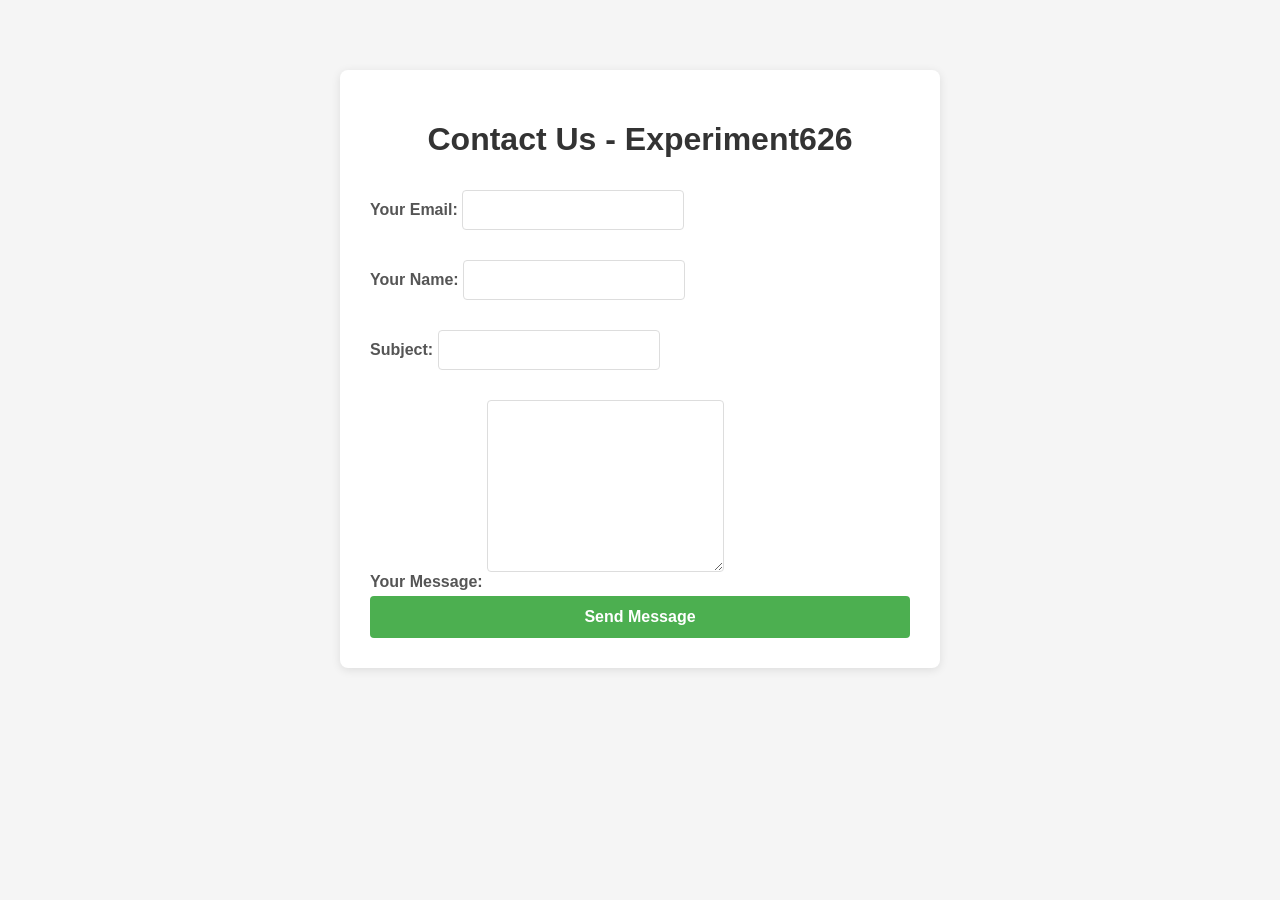
==== index.html @ dd4afa01 "e" ====
<!DOCTYPE html>
<html lang="en">
<head>
    <meta charset="UTF-8">
    <meta name="viewport" content="width=device-width, initial-scale=1.0">
    <title>Experiment626 - Contact Form</title>
    <style>
        body {
            font-family: Arial, sans-serif;
            max-width: 600px;
            margin: 50px auto;
            padding: 20px;
            background-color: #f5f5f5;
        }
        .container {
            background: white;
            padding: 30px;
            border-radius: 8px;
            box-shadow: 0 2px 10px rgba(0,0,0,0.1);
        }
        h1 {
            color: #333;
            text-align: center;
        }
        form {
            display: flex;
            flex-direction: column;
        }
        label {
            margin: 10px 0 5px;
            color: #555;
            font-weight: bold;
        }
        input, textarea {
            padding: 10px;
            margin-bottom: 15px;
            border: 1px solid #ddd;
            border-radius: 4px;
            font-size: 16px;
        }
        textarea {
            height: 150px;
            resize: vertical;
        }
        button {
            background-color: #4CAF50;
            color: white;
            padding: 12px 20px;
            border: none;
            border-radius: 4px;
            cursor: pointer;
            font-size: 16px;
            font-weight: bold;
        }
        button:hover {
            background-color: #45a049;
        }
        .success-message {
            color: #4CAF50;
            text-align: center;
            margin-top: 20px;
            display: none;
        }
    </style>
</head>
<body>
    <div class="container">
        <h1>Contact Us - Experiment626</h1>
        
        <!-- Form with Formspree endpoint -->
        <form
            action="https://formspree.io/f/mpqjgeve"
            method="POST"
            id="contact-form"
        >
            <label>
                Your Email:
                <input type="email" name="email" required>
            </label>
            
            <label>
                Your Name:
                <input type="text" name="name" required>
            </label>
            
            <label>
                Subject:
                <input type="text" name="subject">
            </label>
            
            <label>
                Your Message:
                <textarea name="message" required></textarea>
            </label>
            
            <!-- Optional: Add redirect after submission -->
            <input type="hidden" name="_redirect" value="https://comnsense.github.io/Experiment626/thanks.html">
            
            <!-- Optional: Add custom reply-to -->
            <input type="hidden" name="_replyto" value="email">
            
            <button type="submit">Send Message</button>
        </form>
        
        <div class="success-message" id="success-message">
            Thank you! Your message has been sent successfully.
        </div>
    </div>

    <script>
        // Optional: Handle form submission with JavaScript
        document.getElementById('contact-form').addEventListener('submit', function(e) {
            e.preventDefault();
            const form = e.target;
            
            fetch(form.action, {
                method: form.method,
                body: new FormData(form),
                headers: {
                    'Accept': 'application/json'
                }
            }).then(response => {
                if (response.ok) {
                    form.style.display = 'none';
                    document.getElementById('success-message').style.display = 'block';
                } else {
                    alert('Oops! There was a problem submitting your form');
                }
            }).catch(error => {
                alert('Oops! There was a problem submitting your form');
            });
        });
    </script>
</body>
</html>
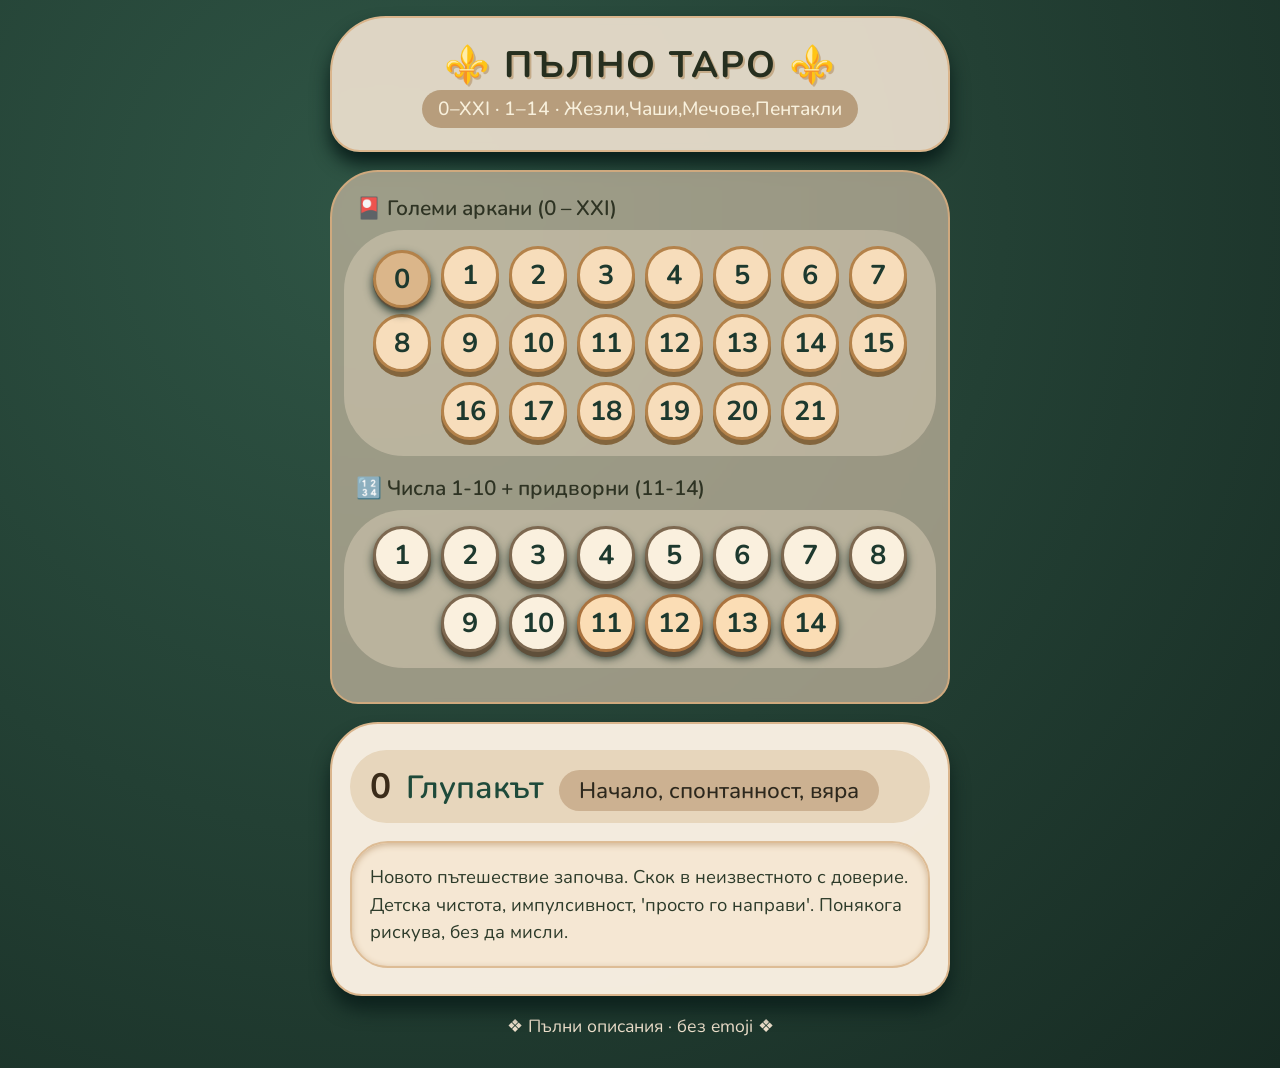
==== commit 83acc80d: "Rename taro-test to index.html" ====
--- a/index.html
+++ b/index.html
@@ -1,135 +1,584 @@
 <!DOCTYPE html>
-<html lang="en">
+<html lang="bg">
 <head>
     <meta charset="UTF-8">
-    <meta name="viewport" content="width=device-width, initial-scale=1.0">
-    <title>Experiment626 - Contact Form</title>
+    <meta name="viewport" content="width=device-width, initial-scale=1.0, maximum-scale=1.0, user-scalable=yes">
+    <title>🔮 Пълно Таро · разширена информация</title>
+    <!-- Google Fonts: Nunito (основен шрифт) -->
+    <link rel="preconnect" href="https://fonts.googleapis.com">
+    <link rel="preconnect" href="https://fonts.gstatic.com" crossorigin>
+    <link href="https://fonts.googleapis.com/css2?family=Nunito:ital,wght@0,400;0,500;0,600;0,700;1,400;1,600&display=swap" rel="stylesheet">
     <style>
+        * {
+            margin: 0;
+            padding: 0;
+            box-sizing: border-box;
+        }
+
         body {
-            font-family: Arial, sans-serif;
-            max-width: 600px;
-            margin: 50px auto;
-            padding: 20px;
-            background-color: #f5f5f5;
-        }
+            background: #1a2f28;
+            background: radial-gradient(circle at 30% 20%, #2f5545, #172b23);
+            font-family: 'Nunito', sans-serif;
+            display: flex;
+            justify-content: center;
+            padding: 16px 10px 30px 10px;
+            min-height: 100vh;
+        }
+
         .container {
-            background: white;
-            padding: 30px;
-            border-radius: 8px;
-            box-shadow: 0 2px 10px rgba(0,0,0,0.1);
-        }
-        h1 {
-            color: #333;
+            max-width: 620px;
+            width: 100%;
+            display: flex;
+            flex-direction: column;
+            gap: 18px;
+        }
+
+        .header {
+            background: #ece0cfed;
+            backdrop-filter: blur(4px);
+            border-radius: 56px 56px 30px 30px;
+            padding: 22px 16px;
             text-align: center;
-        }
-        form {
+            border: 2px solid #dab58c;
+            box-shadow: 0 12px 18px #0a1f1b;
+        }
+
+        .header h1 {
+            font-size: 2.3rem;
+            color: #262f1f;
+            text-shadow: 2px 2px 0 #c4ab89;
+            letter-spacing: 2px;
+            font-weight: 700;
+        }
+
+        .header .sub {
+            background: #b79d7c;
+            border-radius: 36px;
+            padding: 6px 16px;
+            color: #f8f0dc;
+            font-size: 1.2rem;
+            display: inline-block;
+            font-weight: 500;
+        }
+
+        /* обща лента с бутоните – разделена на две части за прегледност */
+        .buttons-section {
+            background: #cfbea7b0;
+            backdrop-filter: blur(3px);
+            border-radius: 48px 48px 28px 28px;
+            padding: 22px 12px 16px 12px;
+            border: 2px solid #cfa97e;
+        }
+
+        .button-group-label {
+            font-size: 1.3rem;
+            font-weight: 600;
+            color: #2e3323;
+            padding-left: 12px;
+            margin-bottom: 8px;
+        }
+
+        .button-grid {
+            display: flex;
+            flex-wrap: wrap;
+            justify-content: center;
+            gap: 10px;
+            margin-bottom: 18px;
+            background: #e9d9c466;
+            border-radius: 60px;
+            padding: 16px 8px;
+        }
+
+        .num-btn {
+            width: 58px;
+            height: 58px;
+            border-radius: 40px;
+            background: #faf0de;
+            border: 3px solid #7d6850;
+            box-shadow: 0 5px 0 #5f4f3a, 0 6px 10px #23362e;
+            font-size: 1.7rem;
+            font-weight: 700;
+            color: #1d392e;
+            cursor: pointer;
+            transition: 0.08s;
+            display: flex;
+            align-items: center;
+            justify-content: center;
+            font-family: 'Nunito', sans-serif;
+            flex-shrink: 0;
+        }
+
+        .num-btn.major { background: #f7ddbb; border-color: #b4824a; box-shadow: 0 5px 0 #83653d; }
+        .num-btn.special { background: #fbddb5; border-color: #aa733f; } /* 11-14 */
+
+        .num-btn.active {
+            background: #dbb68a;
+            transform: translateY(4px);
+            box-shadow: 0 2px 0 #5f4f3a, 0 5px 10px #1e332b;
+        }
+
+        /* информационен панел */
+        .info-panel {
+            background: #fcf3e5f5;
+            backdrop-filter: blur(4px);
+            border-radius: 48px 48px 32px 32px;
+            padding: 26px 18px;
+            border: 2px solid #dab58c;
+            box-shadow: 0 14px 18px #0d221d;
+        }
+
+        .card-header {
+            display: flex;
+            align-items: baseline;
+            flex-wrap: wrap;
+            column-gap: 15px;
+            row-gap: 8px;
+            margin-bottom: 18px;
+            background: #e7d6bc;
+            padding: 12px 20px;
+            border-radius: 40px;
+        }
+
+        .card-number {
+            font-size: 2.2rem;
+            font-weight: 700;
+            color: #3b2c1a;
+        }
+
+        .card-name {
+            font-size: 2.0rem;
+            color: #1e4a3a;
+            font-weight: 600;
+        }
+
+        .keyword {
+            background: #ccb191;
+            border-radius: 30px;
+            padding: 5px 20px;
+            font-size: 1.4rem;
+            color: #2d281d;
+            font-weight: 500;
+        }
+
+        .meaning-box {
+            background: #f5e7d3;
+            border-radius: 38px;
+            padding: 20px 18px;
+            border: 2px solid #ddbc95;
+            font-size: 1.15rem;
+            line-height: 1.5;
+            color: #2d3b2a;
+            box-shadow: inset 0 2px 6px #cfb392;
+            font-weight: 400;
+        }
+
+        .sub-cards {
+            margin-top: 24px;
+        }
+
+        .sub-title {
+            font-size: 1.6rem;
+            background: #b29878;
+            border-radius: 40px;
+            padding: 6px 20px;
+            color: #fef5e3;
+            display: inline-block;
+            margin-bottom: 14px;
+            font-weight: 600;
+        }
+
+        .minor-grid {
             display: flex;
             flex-direction: column;
-        }
-        label {
-            margin: 10px 0 5px;
-            color: #555;
-            font-weight: bold;
-        }
-        input, textarea {
-            padding: 10px;
-            margin-bottom: 15px;
-            border: 1px solid #ddd;
-            border-radius: 4px;
-            font-size: 16px;
-        }
-        textarea {
-            height: 150px;
-            resize: vertical;
-        }
-        button {
-            background-color: #4CAF50;
-            color: white;
-            padding: 12px 20px;
-            border: none;
-            border-radius: 4px;
-            cursor: pointer;
-            font-size: 16px;
-            font-weight: bold;
-        }
-        button:hover {
-            background-color: #45a049;
-        }
-        .success-message {
-            color: #4CAF50;
+            gap: 14px;
+        }
+
+        .minor-item {
+            background: #f7ead7;
+            border-radius: 28px 28px 20px 20px;
+            padding: 14px 18px;
+            border: 1px solid #dbbc99;
+            box-shadow: 0 4px 0 #947e62;
+        }
+
+        .minor-head {
+            display: flex;
+            align-items: baseline;
+            gap: 12px;
+            flex-wrap: wrap;
+            margin-bottom: 8px;
+        }
+
+        .minor-element {
+            font-size: 1.5rem;
+            font-weight: 600;
+            color: #4d3a28;
+        }
+
+        .minor-name {
+            font-size: 1.8rem;
+            font-weight: 600;
+        }
+
+        .minor-desc {
+            font-size: 1.05rem;
+            background: #fcf2df;
+            border-radius: 24px;
+            padding: 12px 16px;
+            border: 1px solid #e1c5a2;
+            font-weight: 400;
+            line-height: 1.5;
+        }
+
+        .wands .minor-name { color: #b6491a; }
+        .cups .minor-name { color: #146b7c; }
+        .swords .minor-name { color: #7a533a; }
+        .pentacles .minor-name { color: #287a48; }
+
+        .footer {
+            color: #eddfcb;
             text-align: center;
-            margin-top: 20px;
-            display: none;
+            font-size: 1.1rem;
+            font-weight: 400;
+        }
+
+        /* разширени описания – допълнителна подредба */
+        .extra-desc {
+            margin-top: 10px;
+            padding-top: 8px;
+            border-top: 1px dashed #b3926e;
+            font-size: 1.05rem;
+        }
+        .extra-desc strong {
+            color: #3b5c48;
+        }
+
+        @media (max-width: 480px) {
+            .num-btn { width: 48px; height: 48px; font-size: 1.4rem; }
+            .card-name { font-size: 1.6rem; }
         }
     </style>
 </head>
 <body>
-    <div class="container">
-        <h1>Contact Us - Experiment626</h1>
-        
-        <!-- Form with Formspree endpoint -->
-        <form
-            action="https://formspree.io/f/mpqjgeve"
-            method="POST"
-            id="contact-form"
-        >
-            <label>
-                Your Email:
-                <input type="email" name="email" required>
-            </label>
-            
-            <label>
-                Your Name:
-                <input type="text" name="name" required>
-            </label>
-            
-            <label>
-                Subject:
-                <input type="text" name="subject">
-            </label>
-            
-            <label>
-                Your Message:
-                <textarea name="message" required></textarea>
-            </label>
-            
-            <!-- Optional: Add redirect after submission -->
-            <input type="hidden" name="_redirect" value="https://comnsense.github.io/Experiment626/thanks.html">
-            
-            <!-- Optional: Add custom reply-to -->
-            <input type="hidden" name="_replyto" value="email">
-            
-            <button type="submit">Send Message</button>
-        </form>
-        
-        <div class="success-message" id="success-message">
-            Thank you! Your message has been sent successfully.
-        </div>
+<div class="container">
+    <div class="header">
+        <h1>⚜️ ПЪЛНО ТАРО ⚜️</h1>
+        <div class="sub">0–XXI · 1–14 · Жезли,Чаши,Мечове,Пентакли</div>
     </div>
 
-    <script>
-        // Optional: Handle form submission with JavaScript
-        document.getElementById('contact-form').addEventListener('submit', function(e) {
-            e.preventDefault();
-            const form = e.target;
-            
-            fetch(form.action, {
-                method: form.method,
-                body: new FormData(form),
-                headers: {
-                    'Accept': 'application/json'
+    <!-- БУТОНИ: две групи за по-лесна ориентация -->
+    <div class="buttons-section">
+        <div class="button-group-label">🎴 Големи аркани (0 – XXI)</div>
+        <div class="button-grid" id="majorGrid"></div>
+        <div class="button-group-label">🔢 Числа 1-10 + придворни (11-14)</div>
+        <div class="button-grid" id="minorGrid"></div>
+    </div>
+
+    <!-- Показване на информацията -->
+    <div class="info-panel" id="infoPanel">
+        <div style="padding: 30px; text-align: center; color: #766045; font-family: 'Nunito', sans-serif;">избери карта от бутоните</div>
+    </div>
+    <div class="footer">❖ Пълни описания · без emoji ❖</div>
+</div>
+
+<script>
+    (function() {
+        // ---------- ГОЛЕМИ АРКАНИ (0-21) с разширено значение ----------
+        const majorData = {
+            0: { name: "Глупакът", keyword: "Начало, спонтанност, вяра", 
+                 meaning: "Новото пътешествие започва. Скок в неизвестното с доверие. Детска чистота, импулсивност, 'просто го направи'. Понякога рискува, без да мисли." },
+            1: { name: "Магьосникът", keyword: "Воля, умение, манифестация", 
+                 meaning: "Имаш всички инструменти, от които се нуждаеш. Фокус, концентрация, действие. Твоята воля превръща идеите в реалност. Време е да действаш!" },
+            2: { name: "Върховната жрица", keyword: "Интуиция, тайна, вътрешен глас", 
+                 meaning: "Мълчание, слушане на вътрешния глас. Тайните, които все още не са разкрити. Довери се на сънищата и интуицията си. Не всичко може да се обясни с думи." },
+            3: { name: "Императрицата", keyword: "Изобилие, майчинство, природа", 
+                 meaning: "Творчество, плодородие, разцъфтяване. Природата дава своите плодове. Грижа, красота, сетивни удоволствия. Бременност (буквална или метафорична)." },
+            4: { name: "Императорът", keyword: "Власт, структура, ред", 
+                 meaning: "Граници, правила, стабилност. Бащата, който слага ред. Изграждане на основи, защита на територията. Логика и контрол." },
+            5: { name: "Йерофантът", keyword: "Традиция, духовен учител, принадлежност", 
+                 meaning: "Следване на правилата, принадлежност към група. Брак, институции, религия. Търсене на мъдрост от традицията или духовен наставник." },
+            6: { name: "Влюбените", keyword: "Избор, връзка, сърдечен път", 
+                 meaning: "Труден избор, често между сърцето и ума. Връзка, която ни учи на нещо важно. Хармония, но и изпитание – какво наистина избираш?" },
+            7: { name: "Колесницата", keyword: "Победа, воля, контрол", 
+                 meaning: "Триумф след усилие. Управление на противоположни сили. Трябва да държиш здраво юздите, за да не се разпилееш. Успех чрез дисциплина." },
+            8: { name: "Силата", keyword: "Вътрешна сила, смелост, търпение", 
+                 meaning: "Не физическа, а духовна сила. Опитомяване на вътрешните демони с любов и търпение. Смелост да бъдеш нежен в трудна ситуация." },
+            9: { name: "Отшелникът", keyword: "Самота, търсене, вътрешен светилник", 
+                 meaning: "Нужда от уединение, за да намериш себе си. Вглъбяване, търсене на истината. Светлина в тъмнината – време за размисъл преди следващата стъпка." },
+            10: { name: "Колелото на съдбата", keyword: "Промяна, цикъл, съдба", 
+                  meaning: "Животът се върти. Каквото е било горе, слиза долу. Неочакван обрат, съдбовна среща. Приемане, че не всичко зависи от нас." },
+            11: { name: "Справедливост", keyword: "Истина, баланс, последствия", 
+                  meaning: "Причина и следствие. Каквото посееш, ще пожънеш. Вземане на отговорно решение. Кармична равносметка. Понякога – съдебно дело." },
+            12: { name: "Обесеният", keyword: "Предаване, нова гледна точка, изчакване", 
+                  meaning: "Спрял си, за да видиш света от друг ъгъл. Доброволно спиране, жертва, за да получиш прозрение. 'Не мога да продължа по старому.'" },
+            13: { name: "Смърт", keyword: "Край, трансформация, освобождаване", 
+                  meaning: "Не е буквална смърт! Край на стар цикъл, за да започне нов. Нещо трябва да умре в нас, за да се роди отново. Освобождаване от старото." },
+            14: { name: "Умереност", keyword: "Баланс, търпение, хармония", 
+                  meaning: "Златната среда. Изкуството да смесваш противоположностите. Време за лечение, за бавене, за хармония. Нито твърде много, нито твърде малко." },
+            15: { name: "Дяволът", keyword: "Привързаност, зависимост, материалното", 
+                  meaning: "Попадаш в капана на илюзията. Материални желания, зависимости, страхове, които те държат в плен. Важно е да разпознаеш веригите, за да се освободиш." },
+            16: { name: "Кулата", keyword: "Внезапен срив, разрушаване, освобождение", 
+                  meaning: "Всичко, което е било изградено на лъжлива основа, рухва. Болезнено, но необходимо. Истината прогърмява като гръм и освобождава. Ново начало след края." },
+            17: { name: "Звездата", keyword: "Надежда, вдъхновение, изцеление", 
+                  meaning: "След бурята идва мир. Вяра в бъдещето, оптимизъм, духовна светлина. Време за мечти, за изцеление на раните, за свързване с Вселената." },
+            18: { name: "Луната", keyword: "Илюзия, страх, подсъзнание", 
+                  meaning: "Нощта на душата. Несигурност, объркване, страхове изплуват от подсъзнанието. Не всичко е, както изглежда. Довери се на интуицията си в тъмното." },
+            19: { name: "Слънцето", keyword: "Радост, успех, яснота", 
+                  meaning: "Светлина след мрака. Топлина, щастие, жизненост. Детска радост, успех, признание. Всичко е наред – наслаждавай се на момента!" },
+            20: { name: "Съд", keyword: "Пробуждане, прошка, призвание", 
+                  meaning: "Чуваш вътрешния си зов. Време е да станеш, да се събудиш за истинската си същност. Край на стар цикъл, прошка, възкресение." },
+            21: { name: "Светът", keyword: "Завършване, цялостност, хармония", 
+                  meaning: "Краят на пътешествието. Ти си завършил цикъла, постигнал си целта. Чувство за пълнота, единение със света. Успех, пътуване, нова степен на съзнание." }
+        };
+
+        // ---------- МАЛКИ АРКАНИ (1-14) с разширена информация ----------
+        const minorData = {
+            // ---- ЖЕЗЛИ (1-10) и придворни ----
+            101: { suit: "wands", number: 1, name: "Асо Жезли", nick: "Искрата", 
+                   desc: "Вдъхновение, нов старт, творчески импулс, страст, потенциал, енергия. Нова идея те удря като гръм – знаеш точно какво искаш. Действай веднага!" },
+            102: { suit: "wands", number: 2, name: "Двойка Жезли", nick: "Гледната точка", 
+                   desc: "Планиране, гледане напред, избор, смелост. Стигнал си до момент на избор – трябва да решиш накъде. Бъди смел – светът е голям." },
+            103: { suit: "wands", number: 3, name: "Тройка Жезли", nick: "Първите плодове", 
+                   desc: "Успех след усилие, разширяване, сътрудничество. Първите резултати от труда ти започват да се виждат. Продължавай в същата посока." },
+            104: { suit: "wands", number: 4, name: "Четворка Жезли", nick: "Празникът", 
+                   desc: "Празник, завръщане у дома, хармония, стабилност. Постигнал си цел и сега празнуваш. Сподели радостта с близките си." },
+            105: { suit: "wands", number: 5, name: "Петица Жезли", nick: "Битката", 
+                   desc: "Конкуренция, спорове, борба за надмощие. Конфликт на работното място или в семейството. Избери си битките – не всяка битка си струва." },
+            106: { suit: "wands", number: 6, name: "Шестица Жезли", nick: "Победата", 
+                   desc: "Победа, признание, успех, добри новини. Постигаш успех, който всички виждат. Приеми признанието с благодарност." },
+            107: { suit: "wands", number: 7, name: "Седмица Жезли", nick: "Защитата", 
+                   desc: "Защита на позициите, съпротива, смелост. Чувстваш се нападнат – трябва да защитиш това, което си построил. Не се предавай." },
+            108: { suit: "wands", number: 8, name: "Осмица Жезли", nick: "Бързината", 
+                   desc: "Бързо действие, движение напред, новини. Всичко започва да се случва едновременно и бързо. Хвани вълната!" },
+            109: { suit: "wands", number: 9, name: "Деветка Жезли", nick: "Последната битка", 
+                   desc: "Устойчивост, защита, последна битка. Почти си стигнал до края, но има още една битка. Дръж се – остава съвсем малко." },
+            110: { suit: "wands", number: 10, name: "Десетка Жезли", nick: "Товарът", 
+                   desc: "Тежест на отговорностите, бреме, поемане на прекалено много. Носиш прекалено много на гърба си. Време е да оставиш част от товара." },
+            111: { suit: "wands", number: 11, name: "Паж Жезли", nick: "Изследователят", 
+                   desc: "Енергичен, любопитен, стартиращ нов проект. Носи добри новини за работа или приключения. Бъди смел да пробваш нови неща." },
+            112: { suit: "wands", number: 12, name: "Рицар Жезли", nick: "Бунтарят", 
+                   desc: "Страстен, импулсивен, харизматичен. Препуска към целта с пълна скорост. Действай сега! Няма време за чакане." },
+            113: { suit: "wands", number: 13, name: "Кралица Жезли", nick: "Вдъхновителката", 
+                   desc: "Уверена, независима, топла, харизматична. Привлича хората с енергията си. Води със сърце, не само с ум." },
+            114: { suit: "wands", number: 14, name: "Крал Жезли", nick: "Предприемачът", 
+                   desc: "Лидер, визионер, вдъхновяващ другите. Взел е нещата в свои ръце. Поеми отговорност за живота си." },
+
+            // ---- ЧАШИ (201-214) ----
+            201: { suit: "cups", number: 1, name: "Асо Чаши", nick: "Любовта", 
+                   desc: "Преливаща любов, ново чувство, духовна пълнота. Сърцето ти се отваря – готов си да обичаш. Отвори се за любов." },
+            202: { suit: "cups", number: 2, name: "Двойка Чаши", nick: "Срещата", 
+                   desc: "Взаимна любов, силна връзка, помирение. Срещаш човек, с когото има силна връзка. Прости и потърси прошка." },
+            203: { suit: "cups", number: 3, name: "Тройка Чаши", nick: "Празникът", 
+                   desc: "Празник, приятелство, радост. Празнуваш с приятели – рожден ден, сватба. Сподели радостта с приятели." },
+            204: { suit: "cups", number: 4, name: "Четворка Чаши", nick: "Апатията", 
+                   desc: "Апатия, преоценка, незабелязване на нови възможности. Чувстваш се отегчен, нищо не те радва. Отвори очи – точно пред теб има нещо ценно." },
+            205: { suit: "cups", number: 5, name: "Петица Чаши", nick: "Загубата", 
+                   desc: "Фокус върху загубата, съжаление, скръб. Загубил си нещо важно. Позволи си да скърбиш – после се обърни и виж какво е останало." },
+            206: { suit: "cups", number: 6, name: "Шестица Чаши", nick: "Носталгията", 
+                   desc: "Носталгия, спомени, щедрост. Срещаш човек от миналото. Помири се с миналото – то те е направило това, което си." },
+            207: { suit: "cups", number: 7, name: "Седмица Чаши", nick: "Изборът", 
+                   desc: "Илюзии, много възможности, объркване. Имаш много възможности и не знаеш коя да избереш. Стъпи на земята – не всичко е толкова розово." },
+            208: { suit: "cups", number: 8, name: "Осмица Чаши", nick: "Напускането", 
+                   desc: "Напускане на емоционална ситуация, търсене на повече. Напускаш връзка или ситуация, която не те удовлетворява. Понякога трябва да напуснеш, за да намериш себе си." },
+            209: { suit: "cups", number: 9, name: "Деветка Чаши", nick: "Изпълненото желание", 
+                   desc: "Изпълнено желание, доволство, удовлетворение. Получаваш това, което си искал. Наслади се на успеха." },
+            210: { suit: "cups", number: 10, name: "Десетка Чаши", nick: "Щастието", 
+                   desc: "Щастие, хармоничен семеен живот, пълнота. Семейно щастие – всички са здрави и заедно. Цени семейството и близките си." },
+            211: { suit: "cups", number: 11, name: "Паж Чаши", nick: "Мечтателят", 
+                   desc: "Чувствителен, творчески, идеалистичен. Носи послание на любов. Отвори сърцето си за нови емоции." },
+            212: { suit: "cups", number: 12, name: "Рицар Чаши", nick: "Романтикът", 
+                   desc: "Очарователен, идеалистичен, търси любовта. Носи предложение. Направи го – кажи какво чувстваш." },
+            213: { suit: "cups", number: 13, name: "Кралица Чаши", nick: "Интуитивната", 
+                   desc: "Емпатична, грижовна, дълбока. Слуша сърцето си. Довери се на интуицията – тя е твоят компас." },
+            214: { suit: "cups", number: 14, name: "Крал Чаши", nick: "Съветникът", 
+                   desc: "Спокоен, мъдър, контролира емоциите. Дипломат. Спри и слушай преди да говориш. Владей емоциите си." },
+
+            // ---- МЕЧОВЕ (301-314) ----
+            301: { suit: "swords", number: 1, name: "Асо Мечове", nick: "Истината", 
+                   desc: "Пробив, яснота, нова идея, истина. Внезапно прозрение – разбираш нещо важно. Търси истината, дори да боли." },
+            302: { suit: "swords", number: 2, name: "Двойка Мечове", nick: "Слепотата", 
+                   desc: "Труден избор, блокирани емоции. Пред труден избор си и не знаеш накъде. Свали превръзката от очите си." },
+            303: { suit: "swords", number: 3, name: "Тройка Мечове", nick: "Болката", 
+                   desc: "Разбито сърце, болка, скръб, разочарование. Сърцето ти е разбито. Позволи си да скърбиш." },
+            304: { suit: "swords", number: 4, name: "Четворка Мечове", nick: "Почивката", 
+                   desc: "Почивка, уединение, възстановяване. Принуден си да спреш. Оттегли се, за да събереш сили." },
+            305: { suit: "swords", number: 5, name: "Петица Мечове", nick: "Унижението", 
+                   desc: "Победа с цената на всичко, унижение. Спечелил си спор, но си загубил приятел. Избери мир пред правота." },
+            306: { suit: "swords", number: 6, name: "Шестица Мечове", nick: "Преходът", 
+                   desc: "Преход към по-добро, тръгване от трудна ситуация. Напускаш трудна ситуация и тръгваш към по-добро. Тръгни – дори да не виждаш точно къде." },
+            307: { suit: "swords", number: 7, name: "Седмица Мечове", nick: "Хитростта", 
+                   desc: "Хитрост, стратегия, бягство от отговорност. Трябва да използваш хитрост, за да излезеш от ситуация. Понякога трябва да бъдеш хитър, за да оцелееш." },
+            308: { suit: "swords", number: 8, name: "Осмица Мечове", nick: "Затворът", 
+                   desc: "Ограничения, чувство на безизходица, страх. Чувстваш се в капан, без изход. Ограниченията са предимно в ума ти." },
+            309: { suit: "swords", number: 9, name: "Деветка Мечове", nick: "Кошмарът", 
+                   desc: "Безсъние, тревоги, кошмари, самота. Не можеш да спиш – мислите те измъчват. Потърси помощ – не трябва да страдаш сам." },
+            310: { suit: "swords", number: 10, name: "Десетка Мечове", nick: "Краят", 
+                   desc: "Краен предел, предателство, болезнен завършек. Стигнал си до дъното. Когато си на дъното, има само една посока – нагоре." },
+            311: { suit: "swords", number: 11, name: "Паж Мечове", nick: "Наблюдателят", 
+                   desc: "Любознателен, събирач на информация, клюкар. Задава въпроси, рови, проверява. Провери фактите, преди да вярваш." },
+            312: { suit: "swords", number: 12, name: "Рицар Мечове", nick: "Войнът", 
+                   desc: "Решителен, прям, безмилостен в спора. Разкрива истина, която е била скрита. Действай бързо и решително." },
+            313: { suit: "swords", number: 13, name: "Кралица Мечове", nick: "Интелектуалката", 
+                   desc: "Остра, независима, самодостатъчна. Разчита само на себе си. Постави граници – те са твоята защита." },
+            314: { suit: "swords", number: 14, name: "Крал Мечове", nick: "Съдията", 
+                   desc: "Рационален, авторитетен, безпристрастен. Въплъщение на закона и реда. Бъди обективен – емоциите не помагат тук." },
+
+            // ---- ПЕНТАКЛИ (401-414) ----
+            401: { suit: "pentacles", number: 1, name: "Асо Пентакли", nick: "Подаръкът", 
+                   desc: "Нова финансова възможност, просперитет, подарък. Получаваш пари – заплата, подарък, наследство. Приеми изобилието с благодарност." },
+            402: { suit: "pentacles", number: 2, name: "Двойка Пентакли", nick: "Жонгльорът", 
+                   desc: "Жонглиране с ресурси, баланс между задължения. Опитваш се да свържеш двата края. Научи се да жонглираш – това е умение." },
+            403: { suit: "pentacles", number: 3, name: "Тройка Пентакли", nick: "Майсторът", 
+                   desc: "Екипна работа, учене на занаят, майсторство. Работиш в екип за обща кауза. Учи от майсторите." },
+            404: { suit: "pentacles", number: 4, name: "Четворка Пентакли", nick: "Скъперникът", 
+                   desc: "Пестеливост, притежание, задържане. Държиш здраво парите си – страх да не ги загубиш. Парите са за харчене, не за трупане." },
+            405: { suit: "pentacles", number: 5, name: "Петица Пентакли", nick: "Бедността", 
+                   desc: "Материални трудности, чувство на изолация. Нямаш достатъчно пари. Потърси помощ – има хора, които ще ти подадат ръка." },
+            406: { suit: "pentacles", number: 6, name: "Шестица Пентакли", nick: "Щедростта", 
+                   desc: "Благотворителност, даване и получаване. Получаваш помощ, когато имаш нужда. Давай, когато имаш – вселената ще ти върне." },
+            407: { suit: "pentacles", number: 7, name: "Седмица Пентакли", nick: "Търпението", 
+                   desc: "Търпение, инвестиция, чакане на растеж. Инвестирал си време и усилия и сега чакаш резултати. Търпение – реколтата идва." },
+            408: { suit: "pentacles", number: 8, name: "Осмица Пентакли", nick: "Усърдието", 
+                   desc: "Усърдна работа, учене, посвещение на занаята. Работиш усърдно върху занаята си. Майсторството идва с практика." },
+            409: { suit: "pentacles", number: 9, name: "Деветка Пентакли", nick: "Независимостта", 
+                   desc: "Финансова независимост, самодостатъчност, лукс. Постигнал си финансова независимост. Наслаждавай се на плодовете на труда си." },
+            410: { suit: "pentacles", number: 10, name: "Десетка Пентакли", nick: "Наследството", 
+                   desc: "Богатство, наследство, семеен успех. Получаваш наследство. Цени семейството и корените си." },
+            411: { suit: "pentacles", number: 11, name: "Паж Пентакли", nick: "Ученикът", 
+                   desc: "Прилежен, практичен, фокусиран върху ученето. Начало на финансова възможност. Учи търпеливо – майсторството идва с времето." },
+            412: { suit: "pentacles", number: 12, name: "Рицар Пентакли", nick: "Работливецът", 
+                   desc: "Бавен, стабилен, отговорен, търпелив. Работи методично за целта си. Търпението е твоят най-голям актив." },
+            413: { suit: "pentacles", number: 13, name: "Кралица Пентакли", nick: "Природната", 
+                   desc: "Заземена, практична, грижовна. Свързана с дома, градината, готвенето. Грижи се за дома си – той е твоето убежище." },
+            414: { suit: "pentacles", number: 14, name: "Крал Пентакли", nick: "Бизнесменът", 
+                   desc: "Стабилен, богат, осигурен, практичен. Управлява ресурсите си отлично. Управлявай ресурсите си мъдро." }
+        };
+
+        // ----- ИНИЦИАЛИЗАЦИЯ НА БУТОНИТЕ -----
+        const majorGrid = document.getElementById('majorGrid');
+        const minorGrid = document.getElementById('minorGrid');
+        const infoPanel = document.getElementById('infoPanel');
+
+        // Големи аркани 0-21
+        for (let i = 0; i <= 21; i++) {
+            const btn = document.createElement('button');
+            btn.className = 'num-btn major';
+            btn.setAttribute('data-num', i);
+            btn.textContent = i === 0 ? '0' : i;
+            btn.addEventListener('click', function() {
+                setActive(btn);
+                showMajor(i);
+            });
+            majorGrid.appendChild(btn);
+        }
+
+        // Малки аркани 1-14 (всяка боя има по 14 карти, но ще показваме примерни)
+        // За по-лесно: създаваме бутони 1-14, но при клик показваме данни за съответната боя? 
+        // В нашия случай ще покажем всички 14 за една боя? Нека направим нещо по-хитро:
+        // Тъй като имаме 4 бои × 14 = 56 карти, няма как да ги поберем в 14 бутона.
+        // Затова създаваме 14 бутона и показваме за избраното число всички карти от този номер (Асо,2,3..10,Паж,Рицар,Кралица,Крал) 
+        // Но това би било твърде много. Вместо това ще покажем само една примерна карта – нека изберем Жезли за демо.
+        // Тъй като имаме данни за всички, ще направим така: при клик на число 1 показваме Асо Жезли, Асо Чаши, Асо Мечове, Асо Пентакли.
+        // Това е най-логичното – всички карти със същото число от четирите бои.
+
+        // Създаваме бутони 1-14
+        for (let i = 1; i <= 14; i++) {
+            const btn = document.createElement('button');
+            btn.className = 'num-btn';
+            if (i >= 11) btn.classList.add('special');
+            btn.setAttribute('data-num', i);
+            btn.textContent = i;
+            btn.addEventListener('click', function() {
+                setActive(btn);
+                showAllSuitsForNumber(i);
+            });
+            minorGrid.appendChild(btn);
+        }
+
+        function setActive(clickedBtn) {
+            document.querySelectorAll('.num-btn').forEach(b => b.classList.remove('active'));
+            clickedBtn.classList.add('active');
+        }
+
+        // ----- ПОКАЗВАНЕ НА ГОЛЯМА АРКАНА -----
+        function showMajor(index) {
+            const card = majorData[index];
+            if (!card) return;
+            const html = `
+                <div class="card-header">
+                    <span class="card-number">${index === 0 ? '0' : index}</span>
+                    <span class="card-name">${card.name}</span>
+                    <span class="keyword">${card.keyword}</span>
+                </div>
+                <div class="meaning-box">${card.meaning}</div>
+            `;
+            infoPanel.innerHTML = html;
+        }
+
+        // ----- ПОКАЗВАНЕ НА ЧЕТИТЕ КАРТИ ЗА ДАДЕНО ЧИСЛО (1-14) -----
+        function showAllSuitsForNumber(num) {
+            // Събираме всички карти с този номер от четирите бои
+            const cards = [];
+            for (let key in minorData) {
+                if (minorData[key].number == num) {
+                    cards.push(minorData[key]);
                 }
-            }).then(response => {
-                if (response.ok) {
-                    form.style.display = 'none';
-                    document.getElementById('success-message').style.display = 'block';
-                } else {
-                    alert('Oops! There was a problem submitting your form');
-                }
-            }).catch(error => {
-                alert('Oops! There was a problem submitting your form');
+            }
+            // Подреждаме ги по боя (wands, cups, swords, pentacles)
+            cards.sort((a,b) => {
+                const order = { wands:1, cups:2, swords:3, pentacles:4 };
+                return order[a.suit] - order[b.suit];
             });
-        });
-    </script>
+
+            if (cards.length === 0) {
+                infoPanel.innerHTML = `<div style="padding:20px;text-align:center;">Няма данни за число ${num}</div>`;
+                return;
+            }
+
+            let html = `
+                <div class="card-header">
+                    <span class="card-number">${num}</span>
+                    <span class="keyword">${num==1?'Асо':num==11?'Паж':num==12?'Рицар':num==13?'Кралица':num==14?'Крал':num+' число'}</span>
+                </div>
+                <div class="sub-cards">
+                    <div class="sub-title">⚡ Четирите бои</div>
+                    <div class="minor-grid">
+            `;
+
+            cards.forEach(card => {
+                let suitName = '';
+                if (card.suit === 'wands') suitName = 'Жезли (Огън)';
+                else if (card.suit === 'cups') suitName = 'Чаши (Вода)';
+                else if (card.suit === 'swords') suitName = 'Мечове (Въздух)';
+                else if (card.suit === 'pentacles') suitName = 'Пентакли (Земя)';
+
+                html += `
+                    <div class="minor-item ${card.suit}">
+                        <div class="minor-head">
+                            <span class="minor-element">${suitName}</span>
+                            <span class="minor-name">${card.name}</span>
+                            <span style="background:#dac09a; border-radius:30px; padding:2px 10px;">${card.nick}</span>
+                        </div>
+                        <div class="minor-desc">${card.desc}</div>
+                    </div>
+                `;
+            });
+
+            html += `</div></div>`;
+            infoPanel.innerHTML = html;
+        }
+
+        // Покажи Глупака при старт
+        setTimeout(() => {
+            const defaultBtn = document.querySelector('.num-btn.major[data-num="0"]');
+            if (defaultBtn) {
+                defaultBtn.classList.add('active');
+                showMajor(0);
+            } else {
+                showMajor(0);
+            }
+        }, 50);
+    })();
+</script>
 </body>
-</html>+</html>
